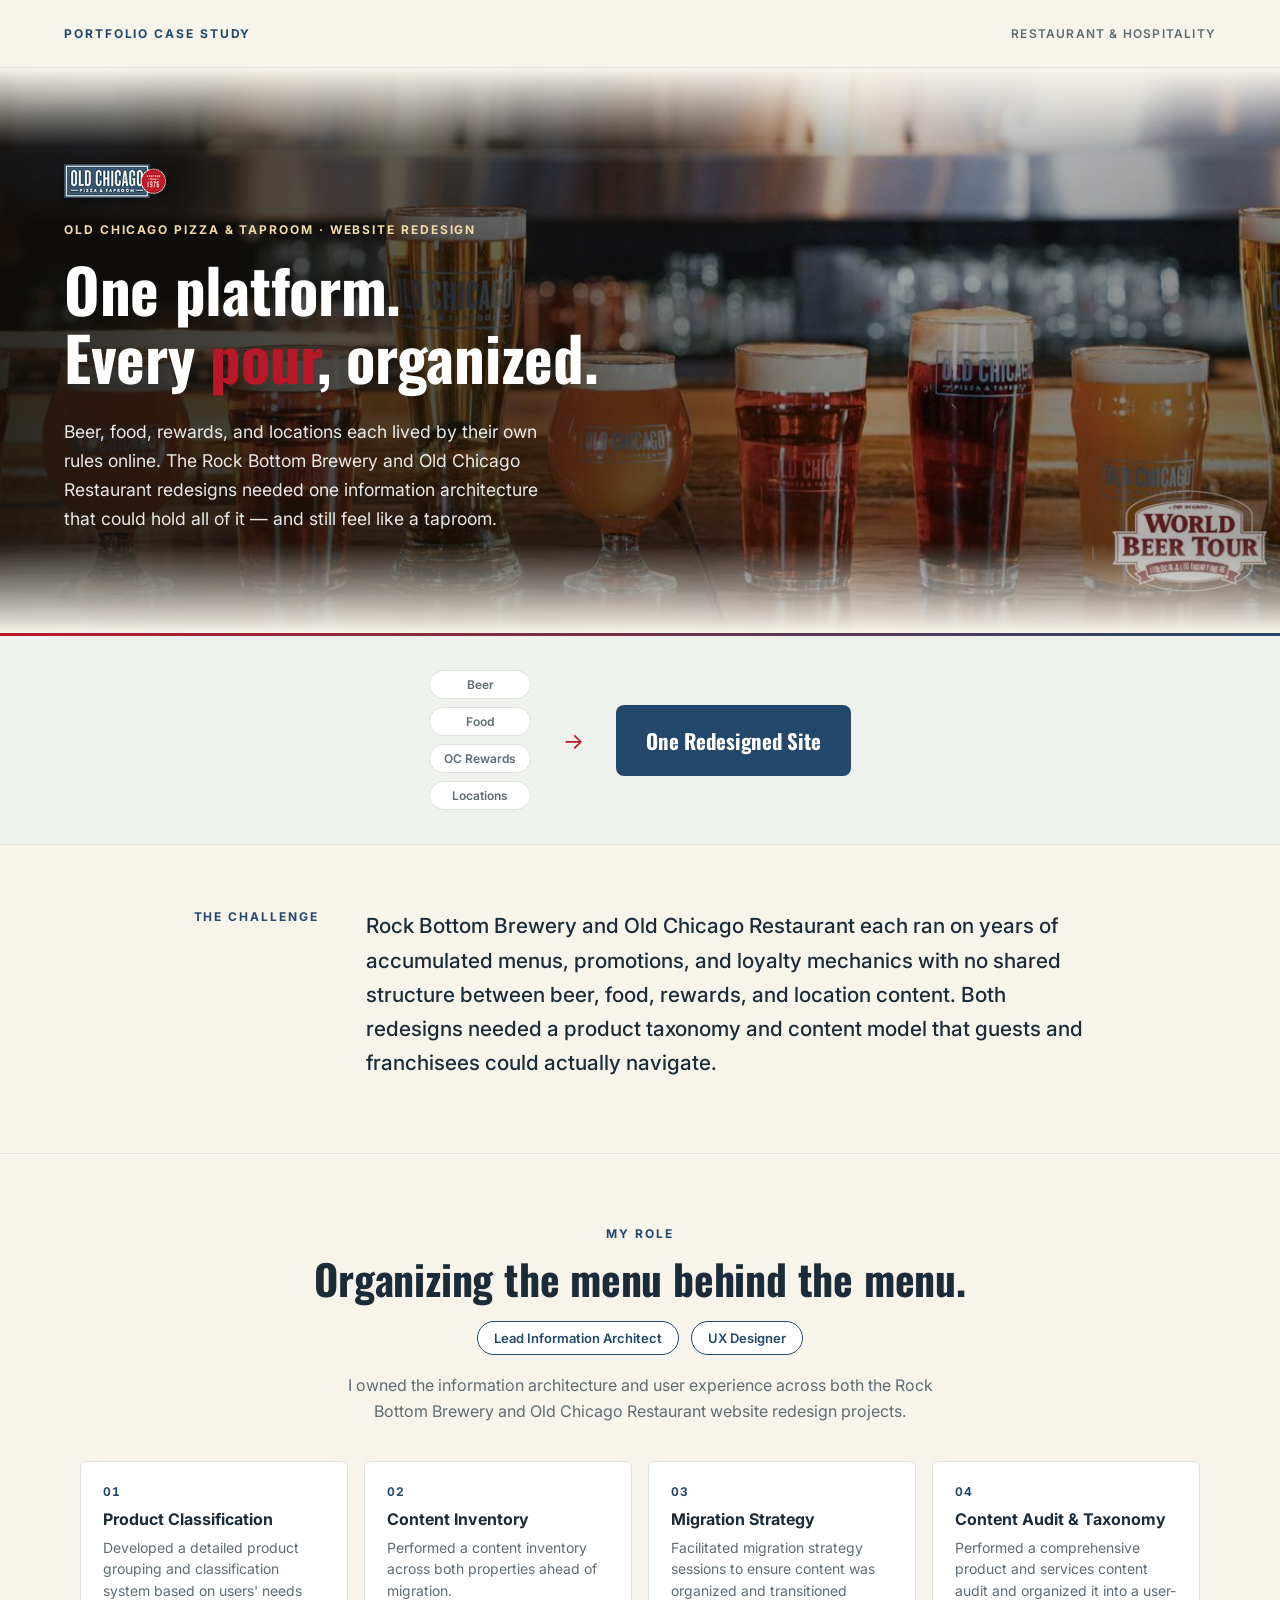
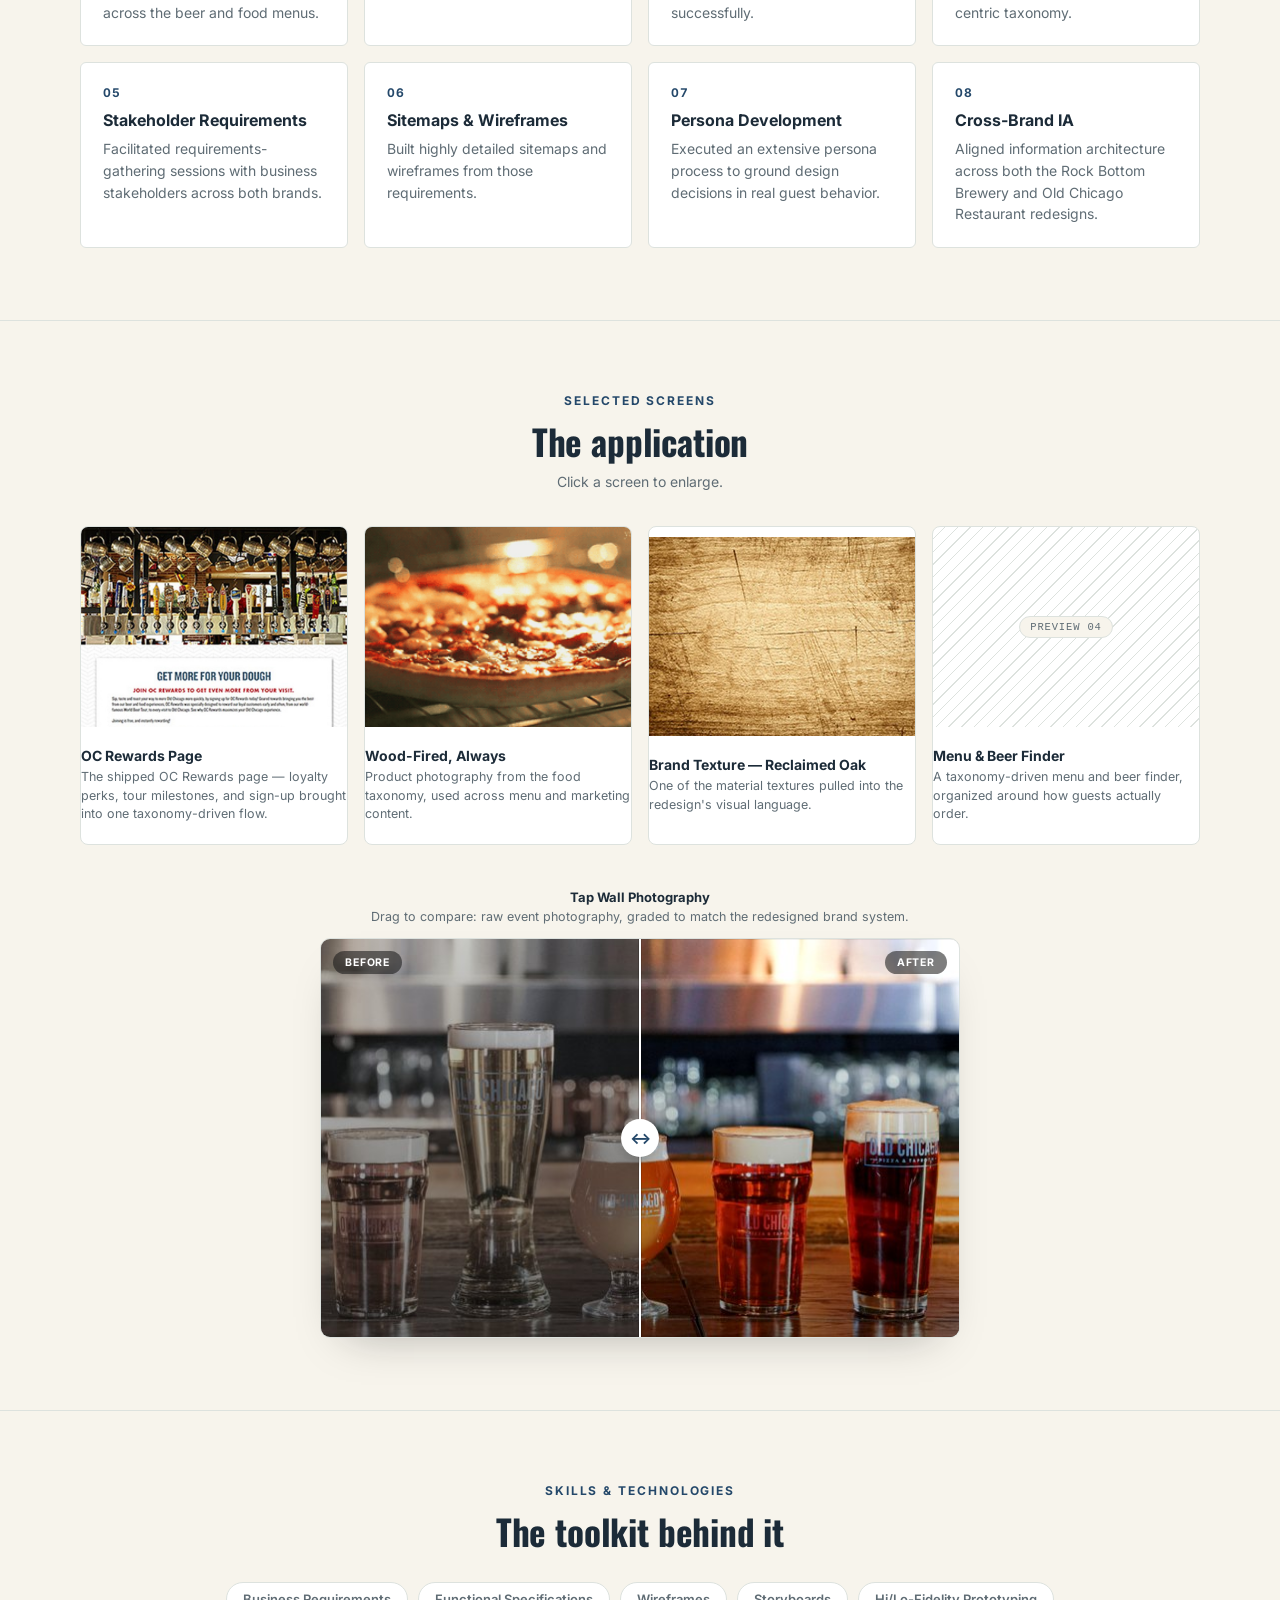
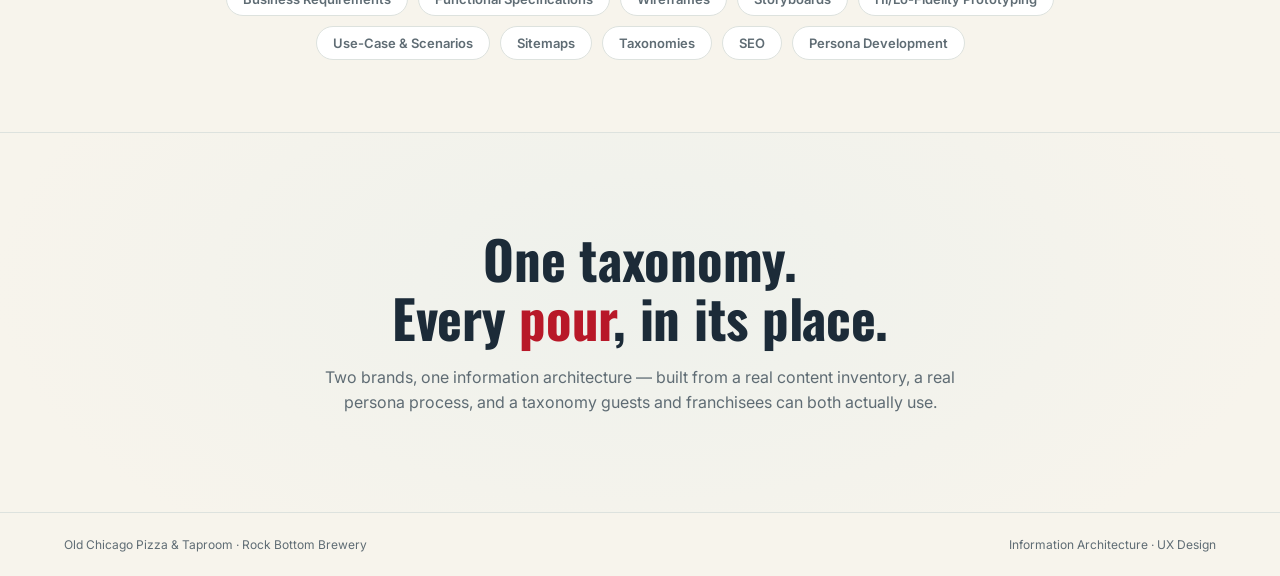
==== old-chicago-case-study.html @ 3548f098 "v2" ====
<!doctype html>
<html>

<head>
    <meta charset="utf-8" />
    <meta name="viewport" content="width=device-width">
    <meta name="title" content="Case Study">
    <meta name="description" content="Case Study">
    <meta name="robots" content="index, follow">
    <meta name="language" content="English">
    <meta name="revisit-after" content="30 days">
<title>Old Chicago - Portfolio - Case Study - Tim (Timber) Hjellum</title>
<!-- Favicons -->
		<link rel="icon" type="image/x-icon" href="/images/favicon.ico" />
		<link
			rel="icon"
			type="image/png"
			sizes="16x16"
			href="/images/favicon-16x16.png"
		/>
		<link
			rel="icon"
			type="image/png"
			sizes="32x32"
			href="/images/favicon-32x32.png"
		/>
		<link
			rel="icon"
			type="image/png"
			sizes="96x96"
			href="/images/favicon-96x96.png"
		/>
		<link
			rel="apple-touch-icon"
			sizes="180x180"
			href="/images/apple-touch-icon.png"
		/>
		<link
			rel="icon"
			type="image/png"
			sizes="192x192"
			href="/images/android-chrome-192x192.png"
		/>
		<link
			rel="icon"
			type="image/png"
			sizes="512x512"
			href="/images/android-chrome-512x512.png"
		/>
		<link rel="manifest" href="/site.webmanifest" />
<link rel="stylesheet" href="https://fonts.googleapis.com/css2?family=Oswald:wght@500;600;700&family=Inter:wght@400;500;600;700;800&display=swap">
<style>
  :root{
    --bg:#f7f4ec;
    --bg-panel:#ffffff;
    --bg-panel-2:#eef1ec;
    --text:#1c2b38;
    --text-dim:#5f6c74;
    --accent:#24486a;
    --pop:#b81828;
    --line:#dde2de;
    --hero-scrim:16,14,10;
  }
  *{box-sizing:border-box;}
  html,body{margin:0;padding:0;}
  body{
    background:var(--bg);
    color:var(--text);
    font-family:"Inter",system-ui,sans-serif;
    -webkit-font-smoothing:antialiased;
  }
  .display{
    font-family:"Oswald",sans-serif;
    font-weight:700;
    line-height:1.12;
    letter-spacing:-.005em;
  }
  .display em{ font-style:normal; color:var(--pop); }
  .display em.pop{ color:var(--pop); }
  .kicker{
    font-family:"Inter",sans-serif;
    font-weight:700;
    letter-spacing:.16em;
    text-transform:uppercase;
    font-size:12px;
    color:var(--accent);
  }
  .card{
    background:var(--bg-panel);
    border:1px solid var(--line);
    border-radius:6px;
  }
  .tag{
    font-size:13px;
    font-weight:600;
    padding:8px 16px;
    border-radius:999px;
    border:1px solid var(--line);
    background:var(--bg-panel);
    color:var(--text-dim);
    white-space:nowrap;
  }
  :focus-visible{ outline:2px solid var(--accent); outline-offset:3px; }

  .page{ display:flex; flex-direction:column; }

  /* ===== top bar ===== */
  .topbar{
    display:flex; align-items:center; justify-content:space-between;
    padding:26px clamp(20px,6vw,64px);
    border-bottom:1px solid var(--line);
  }
  .topbar .meta{ font-size:12px; letter-spacing:.1em; text-transform:uppercase; color:var(--text-dim); font-weight:600; }

  /* ===== hero ===== */
  .hero{
    position:relative;
    overflow:hidden;
    min-height:min(520px,74svh);
    display:flex;
    align-items:center;
    padding:clamp(56px,10vw,96px) clamp(20px,6vw,64px) clamp(64px,10vw,100px);
    background-image:url("[data-uri]");
    background-size:cover;
    background-position:center 58%;
  }
  .hero::before{
    content:""; position:absolute; inset:0;
    background:linear-gradient(100deg, rgba(var(--hero-scrim),.86) 0%, rgba(var(--hero-scrim),.56) 40%, rgba(var(--hero-scrim),.18) 68%, rgba(var(--hero-scrim),.4) 100%);
  }
  .hero::after{
    content:""; position:absolute; inset:0;
    background:linear-gradient(180deg, var(--bg) 0%, rgba(var(--hero-scrim),0) 14%, rgba(var(--hero-scrim),0) 84%, var(--bg) 100%);
  }
  .hero-inner{ position:relative; max-width:600px; }
  .hero-logo{ height:34px; margin-bottom:20px; filter:drop-shadow(0 2px 6px rgba(0,0,0,.4)); }
  .hero-inner .kicker{ margin-bottom:18px; color:#f2d9a8; }
  .hero-inner h1{ font-size:clamp(2.2rem,5vw,3.8rem); margin:0 0 26px; color:#ffffff; text-wrap:balance; }
  .hero-inner p{ font-size:clamp(1rem,1.5vw,1.1rem); line-height:1.65; color:rgba(255,255,255,.9); max-width:500px; margin:0; }

  .rule{ height:3px; background:linear-gradient(90deg, var(--pop), var(--accent)); }

  /* ===== scattered menus -> one platform ===== */
  .consolidate{
    display:flex; align-items:center; justify-content:center; gap:clamp(14px,3vw,32px);
    flex-wrap:wrap;
    padding:34px clamp(20px,6vw,64px);
    background:var(--bg-panel-2);
    border-bottom:1px solid var(--line);
  }
  .platform-stack{ display:flex; flex-direction:column; gap:8px; }
  .platform-pill{
    font-size:12px; font-weight:600; color:var(--text-dim);
    border:1px solid var(--line); border-radius:999px;
    background:var(--bg-panel);
    padding:6px 14px; text-align:center;
  }
  .consolidate-arrow{ color:var(--pop); font-size:1.4rem; }
  .app-box{
    font-family:"Oswald",sans-serif;
    font-weight:700; font-size:clamp(1rem,2vw,1.3rem);
    color:#ffffff; background:var(--accent);
    border-radius:8px;
    padding:20px 30px;
    text-align:center;
  }

  /* ===== challenge ===== */
  .challenge{
    padding:clamp(48px,8vw,64px) clamp(20px,6vw,64px) clamp(56px,8vw,72px);
    display:flex; gap:48px; flex-wrap:wrap; justify-content:center;
  }
  .challenge .label{ flex:0 0 auto; }
  .challenge p{ flex:1 1 620px; max-width:720px; font-size:clamp(1.05rem,1.8vw,1.3rem); line-height:1.65; color:var(--text); margin:0; font-weight:500; }

  /* ===== my role ===== */
  .role{ padding:clamp(56px,9vw,72px) clamp(20px,6vw,64px); border-top:1px solid var(--line); }
  .role-head{ text-align:center; margin-bottom:36px; }
  .role-head .kicker{ margin-bottom:14px; }
  .role-head h2{ font-size:clamp(1.7rem,3.4vw,2.6rem); margin:0 0 20px; color:var(--text); }
  .role-tags{ display:flex; gap:12px; justify-content:center; flex-wrap:wrap; margin-bottom:18px; }
  .role-tags .tag{ color:var(--accent); border-color:var(--accent); }
  .role-head .sub{ max-width:600px; margin:0 auto; color:var(--text-dim); font-size:16px; line-height:1.6; }

  .steps{
    display:grid;
    grid-template-columns:repeat(4, minmax(0,1fr));
    gap:16px;
    max-width:1120px;
    margin:0 auto;
  }
  @media (max-width:900px){ .steps{ grid-template-columns:repeat(2, minmax(0,1fr)); } }
  @media (max-width:520px){ .steps{ grid-template-columns:1fr; } }
  .steps .card{ padding:22px; }
  .steps .num{ font-size:12px; font-weight:700; letter-spacing:.08em; color:var(--accent); margin-bottom:10px; font-variant-numeric:tabular-nums; }
  .steps .title{ font-weight:700; font-size:16px; margin-bottom:8px; }
  .steps .desc{ font-size:14px; line-height:1.55; color:var(--text-dim); }

  /* ===== skills ===== */
  .skills{ padding:clamp(56px,9vw,72px) clamp(20px,6vw,64px); border-top:1px solid var(--line); text-align:center; }
  .skills .kicker{ margin-bottom:14px; display:block; }
  .skills h2{ font-size:clamp(1.6rem,3vw,2.2rem); margin:0 0 30px; color:var(--text); }
  .skill-tags{ display:flex; gap:10px; flex-wrap:wrap; justify-content:center; max-width:880px; margin:0 auto; }

  /* ===== closing ===== */
  .closing{
    position:relative; padding:clamp(64px,11vw,96px) clamp(20px,6vw,64px);
    border-top:1px solid var(--line); overflow:hidden;
    background:radial-gradient(ellipse 70% 120% at 50% 40%, var(--bg-panel-2) 0%, var(--bg) 72%);
  }
  .closing-inner{ position:relative; text-align:center; max-width:680px; margin:0 auto; }
  .closing h2{ font-size:clamp(2.1rem,4.6vw,3.3rem); margin:0 0 18px; color:var(--text); }
  .closing p{ font-size:16px; line-height:1.6; color:var(--text-dim); margin:0; }

  /* ===== footer ===== */
  footer{
    padding:24px clamp(20px,6vw,64px);
    border-top:1px solid var(--line);
    display:flex; justify-content:space-between; flex-wrap:wrap; gap:8px;
    font-size:12px; color:var(--text-dim);
  }

  /* ===== gallery ===== */
  .gal-section{ padding:clamp(56px,9vw,72px) clamp(20px,6vw,64px); border-top:1px solid var(--line); text-align:center; }
  .gal-section .kicker{ margin-bottom:14px; display:block; }
  .gal-section h2{ font-size:clamp(1.6rem,3vw,2.2rem); margin:0 0 12px; color:var(--text); }
  .gal-sub{ color:var(--text-dim); font-size:14px; margin:0 0 36px; }

  .gal-grid{
    display:grid; grid-template-columns:repeat(4, minmax(0,1fr)); gap:16px;
    max-width:1120px; margin:0 auto; text-align:left;
  }
  @media (max-width:900px){ .gal-grid{ grid-template-columns:repeat(2, minmax(0,1fr)); } }
  @media (max-width:520px){ .gal-grid{ grid-template-columns:1fr; } }

  .gal-item{
    all:unset; cursor:pointer; display:block;
    background:var(--bg-panel); border:1px solid var(--line); border-radius:8px; overflow:hidden;
    transition:transform .3s cubic-bezier(.16,1,.3,1), border-color .3s ease, box-shadow .3s ease;
  }
  .gal-item:hover, .gal-item:focus-visible{
    transform:translateY(-4px); border-color:var(--accent); box-shadow:0 16px 32px -20px rgba(20,30,40,.25);
  }
  .gal-item:focus-visible{ outline:2px solid var(--accent); outline-offset:2px; }

  .gal-thumb{
    aspect-ratio:4/3; position:relative;
    background:repeating-linear-gradient(135deg, transparent 0 8px, var(--line) 8px 9px);
    display:flex; align-items:center; justify-content:center; overflow:hidden;
  }
  .gal-thumb img{ width:100%; height:100%; object-fit:cover; display:block; }
  .gal-placeholder-mark{
    font-family:ui-monospace,"SFMono-Regular",Consolas,monospace;
    font-size:10.5px; letter-spacing:.08em; text-transform:uppercase;
    color:var(--text-dim); background:var(--bg); border:1px solid var(--line); border-radius:999px; padding:4px 10px;
  }
  .gal-cap{ padding:14px 16px 16px; }
  .gal-cap-title{ display:block; font-weight:700; font-size:14px; color:var(--text); margin-bottom:4px; }
  .gal-cap-desc{ display:block; font-size:12.5px; line-height:1.5; color:var(--text-dim); }

  .gal-lightbox{
    position:fixed; inset:0; z-index:1000; display:flex; align-items:center; justify-content:center;
    padding:5vh 4vw; background:rgba(15,20,25,.72); opacity:0; pointer-events:none; transition:opacity .25s ease;
  }
  .gal-lightbox.is-open{ opacity:1; pointer-events:auto; }
  .gal-lightbox-dialog{
    position:relative; max-width:min(920px,92vw); width:100%;
    background:var(--bg-panel); border:1px solid var(--line); border-radius:10px; overflow:hidden;
    transform:scale(.96) translateY(10px); transition:transform .3s cubic-bezier(.16,1,.3,1);
  }
  .gal-lightbox.is-open .gal-lightbox-dialog{ transform:scale(1) translateY(0); }
  .gal-lightbox-frame{
    aspect-ratio:16/10; position:relative; display:flex; align-items:center; justify-content:center;
    background:repeating-linear-gradient(135deg, transparent 0 8px, var(--line) 8px 9px);
  }
  .gal-lightbox-frame img{ width:100%; height:100%; object-fit:cover; display:none; position:absolute; inset:0; }
  .gal-lightbox-placeholder{
    font-family:ui-monospace,"SFMono-Regular",Consolas,monospace;
    font-size:12px; letter-spacing:.06em; text-transform:uppercase;
    color:var(--text-dim); background:var(--bg); border:1px solid var(--line); border-radius:999px; padding:6px 14px;
  }
  .gal-lightbox-meta{
    display:flex; align-items:center; justify-content:space-between; gap:16px;
    padding:16px 20px; border-top:1px solid var(--line);
  }
  .gal-lightbox-meta .gal-cap-title{ font-size:15px; }
  .gal-lightbox-counter{
    font-family:ui-monospace,"SFMono-Regular",Consolas,monospace; font-size:12px; color:var(--text-dim); white-space:nowrap;
  }
  .gal-lightbox-close, .gal-lightbox-nav{
    position:absolute; width:38px; height:38px; border-radius:50%;
    border:1px solid var(--line); background:var(--bg); color:var(--text);
    display:flex; align-items:center; justify-content:center; cursor:pointer;
    transition:background .15s ease, transform .15s ease, border-color .15s ease, color .15s ease;
    font-size:18px; line-height:1;
  }
  .gal-lightbox-close{ top:12px; right:12px; z-index:2; }
  .gal-lightbox-nav{ top:50%; transform:translateY(-50%); z-index:2; }
  .gal-lightbox-prev{ left:12px; }
  .gal-lightbox-next{ right:12px; }
  .gal-lightbox-close:hover, .gal-lightbox-nav:hover:not(:disabled){ border-color:var(--accent); color:var(--accent); }
  .gal-lightbox-nav:disabled{ opacity:.3; cursor:not-allowed; }
  @media (max-width:640px){ .gal-lightbox-dialog{ max-width:94vw; } }

  /* ===== before / after compare slider ===== */
  .compare-block{ max-width:640px; margin:44px auto 0; }
  .compare-label{ font-size:13px; font-weight:700; color:var(--text); margin-bottom:14px; }
  .compare-label .desc{ display:block; font-weight:400; font-size:12.5px; color:var(--text-dim); margin-top:4px; }
  .compare-media{
    position:relative; margin:0 auto; aspect-ratio:640/400; border-radius:10px; overflow:hidden;
    border:1px solid var(--line); box-shadow:0 20px 44px -26px rgba(20,20,20,.35);
    cursor:ew-resize; touch-action:none;
  }
  .compare-img{
    position:absolute; inset:0; width:100%; height:100%; object-fit:cover; display:block;
    pointer-events:none; user-select:none; -webkit-user-drag:none;
  }
  .compare-after{ clip-path:inset(0 0 0 50%); will-change:clip-path; }
  .compare-handle{
    position:absolute; top:0; bottom:0; left:50%; width:0; transform:translateX(-50%); pointer-events:none;
  }
  .compare-handle::before{
    content:""; position:absolute; top:0; bottom:0; left:0; width:2px; background:#fff;
    transform:translateX(-50%); box-shadow:0 0 0 1px rgba(0,0,0,.15);
  }
  .compare-handle::after{
    content:"\2194"; position:absolute; top:50%; left:0; transform:translate(-50%,-50%);
    width:38px; height:38px; border-radius:50%; background:#fff; color:var(--accent);
    display:flex; align-items:center; justify-content:center; font-size:16px; font-weight:700;
    box-shadow:0 6px 16px -4px rgba(0,0,0,.35);
  }
  .compare-tag{
    position:absolute; top:12px; z-index:2;
    font-family:"Inter",sans-serif; font-size:10.5px; font-weight:700; letter-spacing:.08em; text-transform:uppercase;
    color:#fff; background:rgba(20,20,20,.55); border-radius:999px; padding:5px 12px;
  }
  .compare-tag-before{ left:12px; }
  .compare-tag-after{ right:12px; }
</style>
</head>
<body>
<div class="page">

  <div class="topbar">
    <div class="kicker">Portfolio Case Study</div>
    <div class="meta">Restaurant &amp; Hospitality</div>
  </div>

  <div class="hero">
    <div class="hero-inner">
      <img class="hero-logo" src="[data-uri]" alt="Old Chicago Pizza &amp; Taproom" />
      <div class="kicker">Old Chicago Pizza &amp; Taproom &middot; Website Redesign</div>
      <h1 class="display">One platform.<br>Every <em>pour</em>, organized.</h1>
      <p>Beer, food, rewards, and locations each lived by their own rules online. The Rock Bottom Brewery and Old Chicago Restaurant redesigns needed one information architecture that could hold all of it &mdash; and still feel like a taproom.</p>
    </div>
  </div>
  <div class="rule"></div>

  <div class="consolidate">
    <div class="platform-stack">
      <div class="platform-pill">Beer</div>
      <div class="platform-pill">Food</div>
      <div class="platform-pill">OC Rewards</div>
      <div class="platform-pill">Locations</div>
    </div>
    <div class="consolidate-arrow">&rarr;</div>
    <div class="app-box">One Redesigned Site</div>
  </div>

  <div class="challenge">
    <div class="label"><div class="kicker">The Challenge</div></div>
    <p>Rock Bottom Brewery and Old Chicago Restaurant each ran on years of accumulated menus, promotions, and loyalty mechanics with no shared structure between beer, food, rewards, and location content. Both redesigns needed a product taxonomy and content model that guests and franchisees could actually navigate.</p>
  </div>

  <div class="role">
    <div class="role-head">
      <div class="kicker">My Role</div>
      <h2 class="display">Organizing the menu behind the menu.</h2>
      <div class="role-tags">
        <span class="tag">Lead Information Architect</span>
        <span class="tag">UX Designer</span>
      </div>
      <p class="sub">I owned the information architecture and user experience across both the Rock Bottom Brewery and Old Chicago Restaurant website redesign projects.</p>
    </div>

    <div class="steps">
      <div class="card"><div class="num">01</div><div class="title">Product Classification</div><div class="desc">Developed a detailed product grouping and classification system based on users' needs across the beer and food menus.</div></div>
      <div class="card"><div class="num">02</div><div class="title">Content Inventory</div><div class="desc">Performed a content inventory across both properties ahead of migration.</div></div>
      <div class="card"><div class="num">03</div><div class="title">Migration Strategy</div><div class="desc">Facilitated migration strategy sessions to ensure content was organized and transitioned successfully.</div></div>
      <div class="card"><div class="num">04</div><div class="title">Content Audit &amp; Taxonomy</div><div class="desc">Performed a comprehensive product and services content audit and organized it into a user-centric taxonomy.</div></div>
      <div class="card"><div class="num">05</div><div class="title">Stakeholder Requirements</div><div class="desc">Facilitated requirements-gathering sessions with business stakeholders across both brands.</div></div>
      <div class="card"><div class="num">06</div><div class="title">Sitemaps &amp; Wireframes</div><div class="desc">Built highly detailed sitemaps and wireframes from those requirements.</div></div>
      <div class="card"><div class="num">07</div><div class="title">Persona Development</div><div class="desc">Executed an extensive persona process to ground design decisions in real guest behavior.</div></div>
      <div class="card"><div class="num">08</div><div class="title">Cross-Brand IA</div><div class="desc">Aligned information architecture across both the Rock Bottom Brewery and Old Chicago Restaurant redesigns.</div></div>
    </div>
  </div>

  <div class="gal-section">
    <span class="kicker">Selected Screens</span>
    <h2 class="display">The application</h2>
    <p class="gal-sub">Click a screen to enlarge.</p>
    <div class="gal-grid" id="galGrid">

      <button type="button" class="gal-item" data-index="0">
        <span class="gal-thumb"><img src="[data-uri]" alt="Old Chicago OC Rewards page" /></span>
        <span class="gal-cap">
          <span class="gal-cap-title">OC Rewards Page</span>
          <span class="gal-cap-desc">The shipped OC Rewards page &mdash; loyalty perks, tour milestones, and sign-up brought into one taxonomy-driven flow.</span>
        </span>
      </button>

      <button type="button" class="gal-item" data-index="1">
        <span class="gal-thumb"><img src="[data-uri]" alt="Wood-fired pizza baking" /></span>
        <span class="gal-cap">
          <span class="gal-cap-title">Wood-Fired, Always</span>
          <span class="gal-cap-desc">Product photography from the food taxonomy, used across menu and marketing content.</span>
        </span>
      </button>

      <button type="button" class="gal-item" data-index="2">
        <span class="gal-thumb"><img src="[data-uri]" alt="Reclaimed wood texture" /></span>
        <span class="gal-cap">
          <span class="gal-cap-title">Brand Texture &mdash; Reclaimed Oak</span>
          <span class="gal-cap-desc">One of the material textures pulled into the redesign's visual language.</span>
        </span>
      </button>

      <button type="button" class="gal-item" data-index="3">
        <span class="gal-thumb"><span class="gal-placeholder-mark">Preview 04</span></span>
        <span class="gal-cap">
          <span class="gal-cap-title">Menu &amp; Beer Finder</span>
          <span class="gal-cap-desc">A taxonomy-driven menu and beer finder, organized around how guests actually order.</span>
        </span>
      </button>

    </div>

    <div class="compare-block">
      <div class="compare-label">Tap Wall Photography<span class="desc">Drag to compare: raw event photography, graded to match the redesigned brand system.</span></div>
      <div class="compare-media" id="compareMedia" role="slider" aria-label="Before and after photography grading" aria-valuemin="0" aria-valuemax="100" aria-valuenow="50" tabindex="0">
        <img class="compare-img compare-before" src="[data-uri]" alt="Tap wall photography, before brand grading" />
        <img class="compare-img compare-after" id="compareAfter" src="[data-uri]" alt="Tap wall photography, after brand grading" />
        <span class="compare-tag compare-tag-before">Before</span>
        <span class="compare-tag compare-tag-after">After</span>
        <div class="compare-handle" id="compareHandle"></div>
      </div>
    </div>
  </div>

  <div class="gal-lightbox" id="galLightbox" role="dialog" aria-modal="true" aria-hidden="true" aria-labelledby="galLightboxTitle">
    <div class="gal-lightbox-dialog">
      <button type="button" class="gal-lightbox-close" id="galLightboxClose" aria-label="Close">&times;</button>
      <button type="button" class="gal-lightbox-nav gal-lightbox-prev" id="galLightboxPrev" aria-label="Previous screen">&larr;</button>
      <button type="button" class="gal-lightbox-nav gal-lightbox-next" id="galLightboxNext" aria-label="Next screen">&rarr;</button>
      <div class="gal-lightbox-frame">
        <img id="galLightboxImg" src="" alt="" />
        <span class="gal-lightbox-placeholder" id="galLightboxPlaceholder">Screen preview coming soon</span>
      </div>
      <div class="gal-lightbox-meta">
        <div>
          <span class="gal-cap-title" id="galLightboxTitle"></span><br>
          <span class="gal-cap-desc" id="galLightboxDesc"></span>
        </div>
        <span class="gal-lightbox-counter" id="galLightboxCounter"></span>
      </div>
    </div>
  </div>

  <div class="skills">
    <span class="kicker">Skills &amp; Technologies</span>
    <h2 class="display">The toolkit behind it</h2>
    <div class="skill-tags">
      <span class="tag">Business Requirements</span>
      <span class="tag">Functional Specifications</span>
      <span class="tag">Wireframes</span>
      <span class="tag">Storyboards</span>
      <span class="tag">Hi/Lo-Fidelity Prototyping</span>
      <span class="tag">Use-Case &amp; Scenarios</span>
      <span class="tag">Sitemaps</span>
      <span class="tag">Taxonomies</span>
      <span class="tag">SEO</span>
      <span class="tag">Persona Development</span>
    </div>
  </div>

  <div class="closing">
    <div class="closing-inner">
      <h2 class="display">One taxonomy.<br>Every <em class="pop">pour</em>, in its place.</h2>
      <p>Two brands, one information architecture &mdash; built from a real content inventory, a real persona process, and a taxonomy guests and franchisees can both actually use.</p>
    </div>
  </div>

  <footer>
    <div>Old Chicago Pizza &amp; Taproom &middot; Rock Bottom Brewery</div>
    <div>Information Architecture &middot; UX Design</div>
  </footer>
</div>

<script>
  (function(){
    var items = Array.prototype.slice.call(document.querySelectorAll('#galGrid .gal-item'));
    if (!items.length) return;
    var lightbox = document.getElementById('galLightbox');
    var imgEl = document.getElementById('galLightboxImg');
    var placeholderEl = document.getElementById('galLightboxPlaceholder');
    var titleEl = document.getElementById('galLightboxTitle');
    var descEl = document.getElementById('galLightboxDesc');
    var counterEl = document.getElementById('galLightboxCounter');
    var closeBtn = document.getElementById('galLightboxClose');
    var prevBtn = document.getElementById('galLightboxPrev');
    var nextBtn = document.getElementById('galLightboxNext');
    var current = 0;
    var lastFocused = null;

    function render(){
      var el = items[current];
      var title = el.querySelector('.gal-cap-title').textContent;
      var desc = el.querySelector('.gal-cap-desc').textContent;
      var srcImg = el.querySelector('img');
      if (srcImg) {
        imgEl.src = srcImg.currentSrc || srcImg.src;
        imgEl.alt = srcImg.alt || title;
        imgEl.style.display = 'block';
        placeholderEl.style.display = 'none';
      } else {
        imgEl.removeAttribute('src');
        imgEl.style.display = 'none';
        placeholderEl.style.display = 'flex';
      }
      titleEl.textContent = title;
      descEl.textContent = desc;
      counterEl.textContent = (current + 1) + ' / ' + items.length;
      prevBtn.disabled = current === 0;
      nextBtn.disabled = current === items.length - 1;
    }
    function open(index){
      current = index;
      lastFocused = document.activeElement;
      render();
      lightbox.classList.add('is-open');
      lightbox.setAttribute('aria-hidden', 'false');
      document.body.style.overflow = 'hidden';
      closeBtn.focus();
      document.addEventListener('keydown', onKeydown);
    }
    function close(){
      lightbox.classList.remove('is-open');
      lightbox.setAttribute('aria-hidden', 'true');
      document.body.style.overflow = '';
      document.removeEventListener('keydown', onKeydown);
      if (lastFocused) lastFocused.focus();
    }
    function go(delta){
      var next = current + delta;
      if (next < 0 || next >= items.length) return;
      current = next;
      render();
    }
    function onKeydown(e){
      if (e.key === 'Escape') close();
      if (e.key === 'ArrowRight') go(1);
      if (e.key === 'ArrowLeft') go(-1);
    }

    items.forEach(function(el, i){
      el.addEventListener('click', function(){ open(i); });
    });
    closeBtn.addEventListener('click', close);
    prevBtn.addEventListener('click', function(){ go(-1); });
    nextBtn.addEventListener('click', function(){ go(1); });
    lightbox.addEventListener('click', function(e){ if (e.target === lightbox) close(); });
  })();

  (function(){
    var media = document.getElementById('compareMedia');
    var afterImg = document.getElementById('compareAfter');
    var handle = document.getElementById('compareHandle');
    if (!media || !afterImg || !handle) return;
    var dragging = false;

    function setPct(pct){
      pct = Math.min(100, Math.max(0, pct));
      afterImg.style.clipPath = 'inset(0 0 0 ' + pct + '%)';
      handle.style.left = pct + '%';
      media.setAttribute('aria-valuenow', Math.round(pct));
    }
    function pctFromEvent(e){
      var rect = media.getBoundingClientRect();
      var x = (e.touches ? e.touches[0].clientX : e.clientX) - rect.left;
      return (x / rect.width) * 100;
    }
    media.addEventListener('pointerdown', function(e){
      dragging = true;
      media.setPointerCapture(e.pointerId);
      setPct(pctFromEvent(e));
    });
    media.addEventListener('pointermove', function(e){
      if (!dragging) return;
      setPct(pctFromEvent(e));
    });
    media.addEventListener('pointerup', function(){ dragging = false; });
    media.addEventListener('pointercancel', function(){ dragging = false; });
    media.addEventListener('keydown', function(e){
      var current = parseFloat(media.getAttribute('aria-valuenow')) || 50;
      if (e.key === 'ArrowLeft'){ setPct(current - 5); e.preventDefault(); }
      if (e.key === 'ArrowRight'){ setPct(current + 5); e.preventDefault(); }
    });
  })();
</script>
</body>
</html>
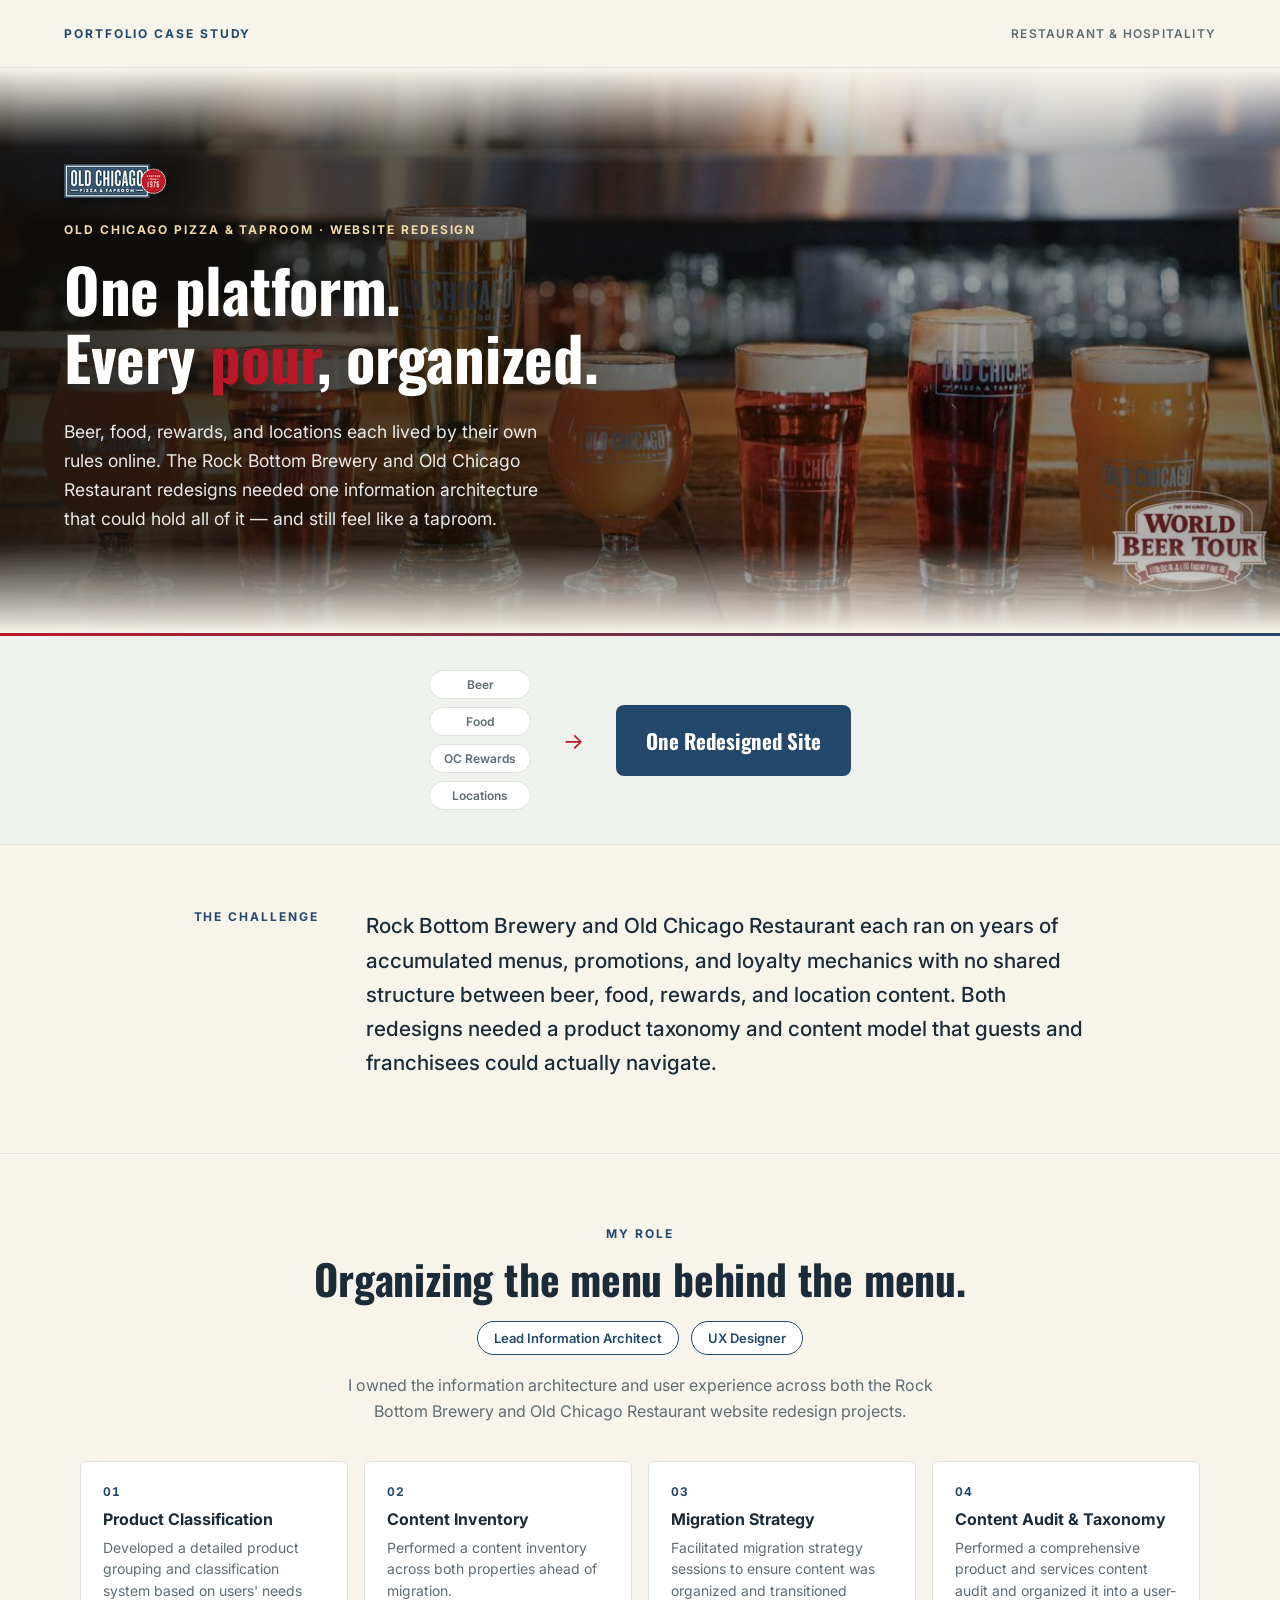
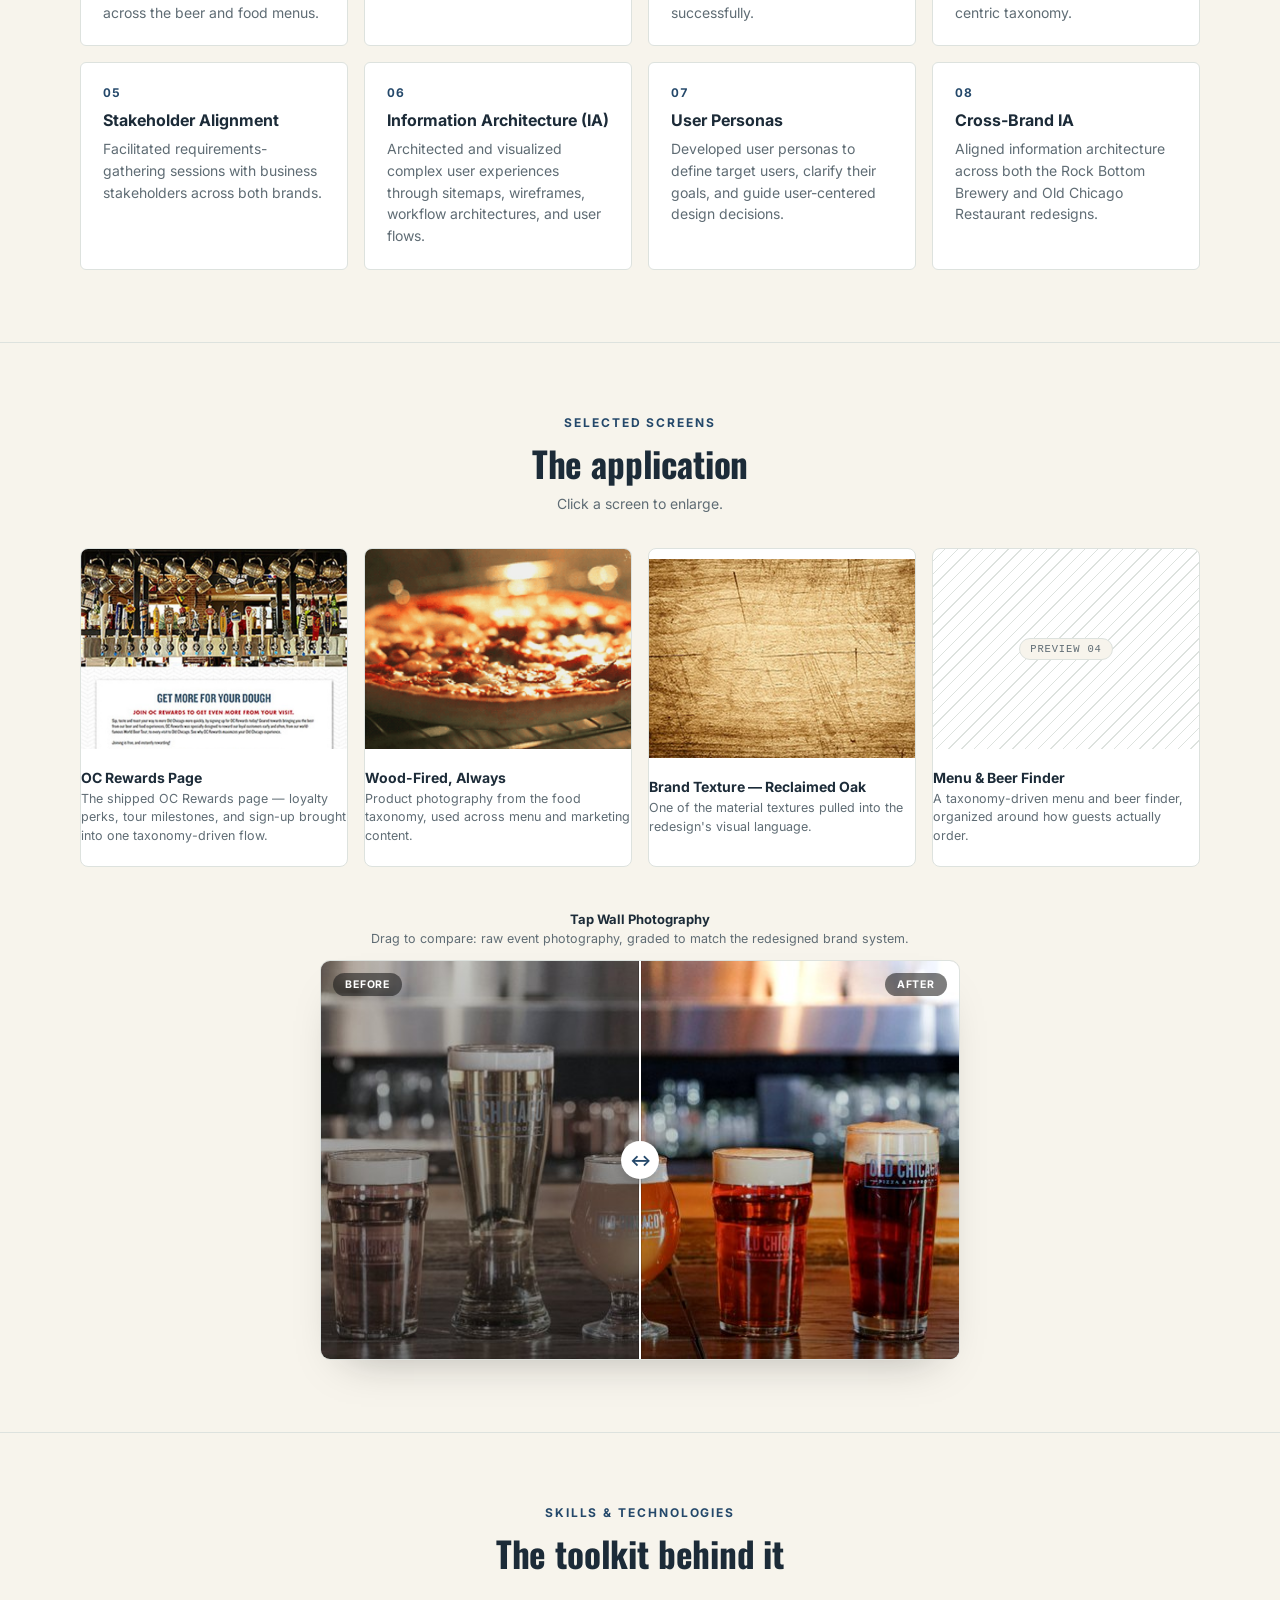
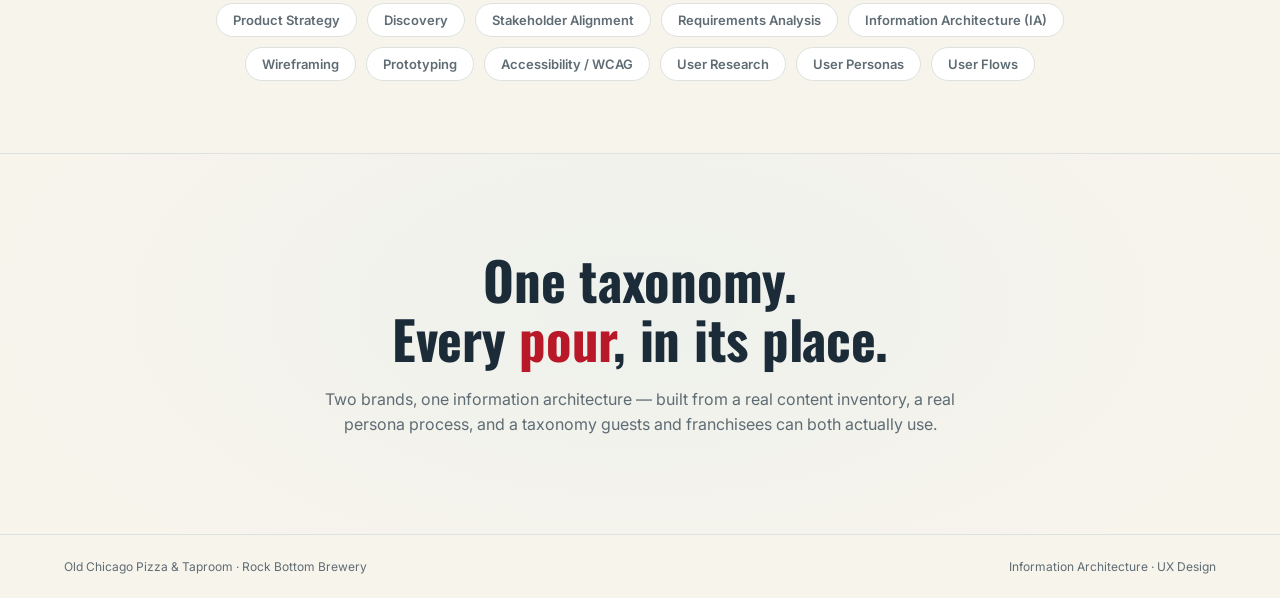
==== commit 2fd7cfb2: "v2" ====
--- a/old-chicago-case-study.html
+++ b/old-chicago-case-study.html
@@ -388,9 +388,9 @@
       <div class="card"><div class="num">02</div><div class="title">Content Inventory</div><div class="desc">Performed a content inventory across both properties ahead of migration.</div></div>
       <div class="card"><div class="num">03</div><div class="title">Migration Strategy</div><div class="desc">Facilitated migration strategy sessions to ensure content was organized and transitioned successfully.</div></div>
       <div class="card"><div class="num">04</div><div class="title">Content Audit &amp; Taxonomy</div><div class="desc">Performed a comprehensive product and services content audit and organized it into a user-centric taxonomy.</div></div>
-      <div class="card"><div class="num">05</div><div class="title">Stakeholder Requirements</div><div class="desc">Facilitated requirements-gathering sessions with business stakeholders across both brands.</div></div>
-      <div class="card"><div class="num">06</div><div class="title">Sitemaps &amp; Wireframes</div><div class="desc">Built highly detailed sitemaps and wireframes from those requirements.</div></div>
-      <div class="card"><div class="num">07</div><div class="title">Persona Development</div><div class="desc">Executed an extensive persona process to ground design decisions in real guest behavior.</div></div>
+      <div class="card"><div class="num">05</div><div class="title">Stakeholder Alignment</div><div class="desc">Facilitated requirements-gathering sessions with business stakeholders across both brands.</div></div>
+      <div class="card"><div class="num">06</div><div class="title">Information Architecture (IA)</div><div class="desc">Architected and visualized complex user experiences through sitemaps, wireframes, workflow architectures, and user flows.</div></div>
+      <div class="card"><div class="num">07</div><div class="title">User Personas</div><div class="desc">Developed user personas to define target users, clarify their goals, and guide user-centered design decisions.</div></div>
       <div class="card"><div class="num">08</div><div class="title">Cross-Brand IA</div><div class="desc">Aligned information architecture across both the Rock Bottom Brewery and Old Chicago Restaurant redesigns.</div></div>
     </div>
   </div>
@@ -470,16 +470,22 @@
     <span class="kicker">Skills &amp; Technologies</span>
     <h2 class="display">The toolkit behind it</h2>
     <div class="skill-tags">
-      <span class="tag">Business Requirements</span>
-      <span class="tag">Functional Specifications</span>
-      <span class="tag">Wireframes</span>
-      <span class="tag">Storyboards</span>
-      <span class="tag">Hi/Lo-Fidelity Prototyping</span>
-      <span class="tag">Use-Case &amp; Scenarios</span>
-      <span class="tag">Sitemaps</span>
-      <span class="tag">Taxonomies</span>
-      <span class="tag">SEO</span>
-      <span class="tag">Persona Development</span>
+      <span class="tag">Product Strategy</span>
+<span class="tag">Discovery</span>
+<span class="tag">Stakeholder Alignment</span>
+<span class="tag">Requirements Analysis</span>
+      
+      <span class="tag">Information Architecture (IA)</span>
+<span class="tag">Wireframing</span>
+<span class="tag">Prototyping</span>
+<span class="tag">Accessibility / WCAG</span>
+      
+      
+      
+      
+      
+      
+      <span class="tag">User Research</span><span class="tag">User Personas</span><span class="tag">User Flows</span>
     </div>
   </div>
 
